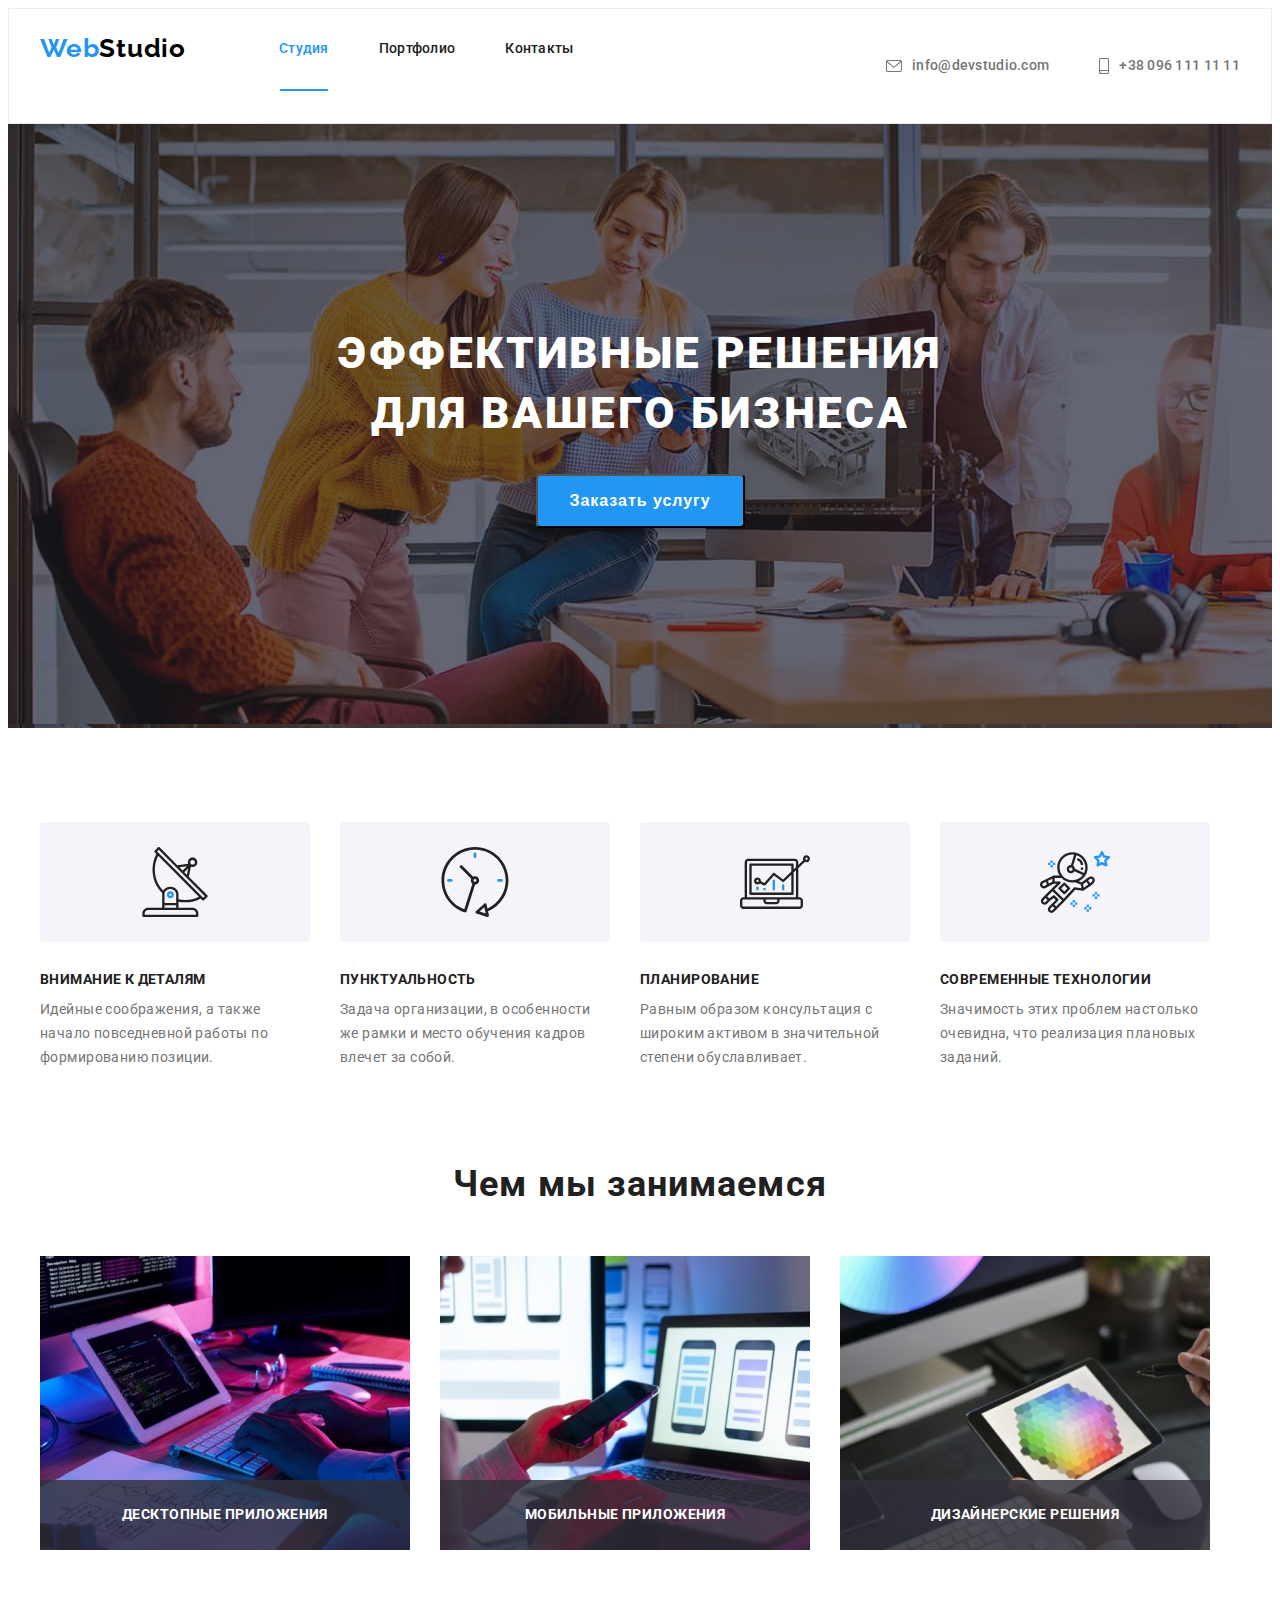
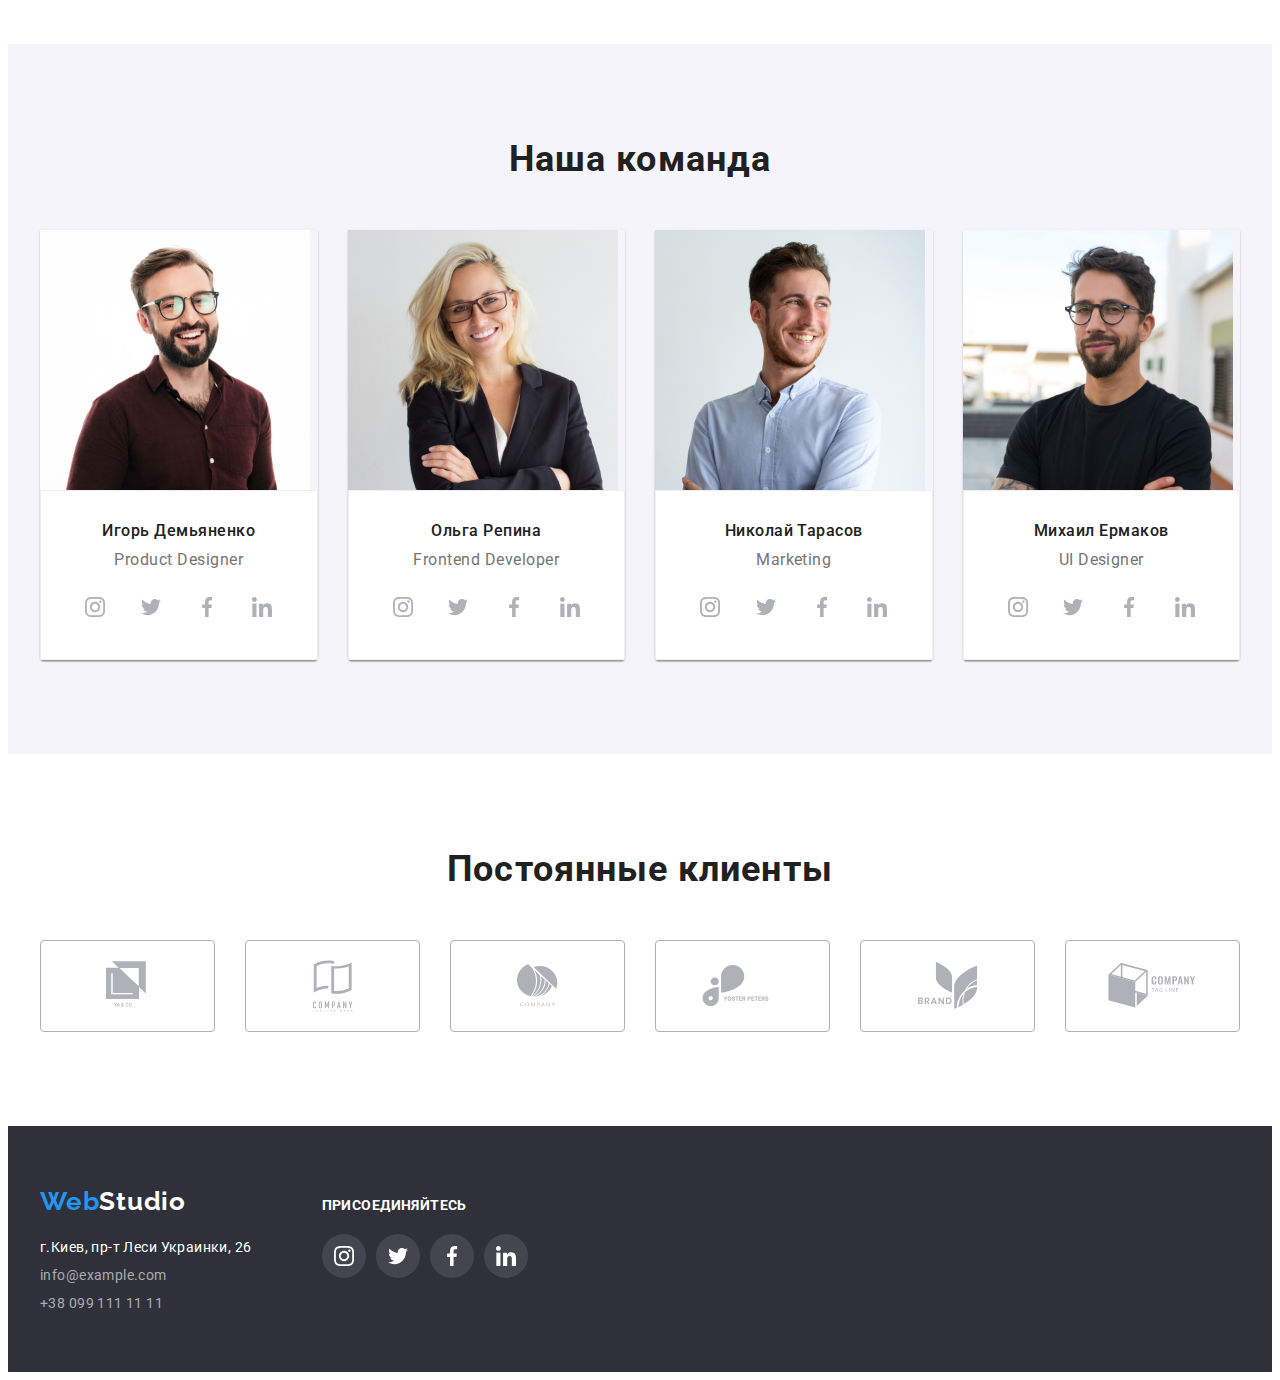
==== index.html @ cdd76d54 "transition" ====
<!DOCTYPE html>
<html lang="ru">

<head>
    <meta http-equiv="X-UA-Compatible" content="IE=edge">
    <meta name="viewport" content="width=device-width, initial-scale=1.0">
    <title>WebStudio</title>
    <link rel="preconnect" href="https://fonts.gstatic.com">
    <link href="https://fonts.googleapis.com/css2?family=Raleway:wght@700&family=Roboto:wght@400;500;700;900&display=swap" rel="stylesheet">
    <link rel="stylesheet" href="https://cdnjs.cloudflare.com/ajax/libs/modern-normalize/1.0.0/modern-normalize.min.css"
    integrity="sha512-ISS7cAi1PEhQ8jnbJpJZMd29NlhNj4AWYyLOSp2CE/CsHxTCu+r+t0D2yoJudVrd0/8fTVPUVDzY5Tvli75u/g=="
    crossorigin="anonymous" />
    <link rel="stylesheet" href="./css/styles.css" />
   
</head>

<body>
 <header class="header">
     <div class="container">
       <nav class="navigation">
        <a class="logo-h link" href="/">Web<span class="logo-part">Studio</span></a>

     <ul class="navigation-list list">
         <li class="navigation-list-link">
             <a class="navigation-link link current" href="">Студия</a></li>
         <li class="navigation-list-link">
             <a class="navigation-link link" href="./portfolio.html">Портфолио</a></li>
         <li class="navigation-list-link">
             <a class="navigation-link link" href="nav-list">Контакты</a></li>
     </ul>
     </nav>

     <ul class="contact list">
        <li class="contact-item">
            <a class="contact-link tel link"             
             href="mailto:info@devstudio.com">
            <svg class="contact-icon"  width="16" height="12">
                <use href="./images/symbol-defs.svg#icon-envelope">
                </use>
            </svg>
                  info@devstudio.com
            </a>
        </li>
        <li class="contact-item">
            <a class="contact-link link" href="tel:+380961111111">
                <svg class="contact-icon"  width="10" height="16">
                    <use href="./images/symbol-defs.svg#icon-smartphone">
                    </use>
                </svg>
                +38 096 111 11 11
            </a>
        </li>
     </ul>
    </div>
 </header>

<main>
      <section class="hero">
          <div class="hero-cont container">
         <h1 class="main-title">Эффективные решения для вашего бизнеса</h1>
         <button class="main-btn"  type="button">Заказать услугу</button>
        </div>
     </section>

     <!--Чем занимаемся-->
     <section class="advantages">
      <div class="container">
        <h2 class="title-none visually-hidden">Преимущества</h2>
         <ul class="title-list list">
             <li class="title-item">
                 <div class="title-icons">
                    <svg class="title-item-icon">
                        <use href="./images/symbol-defs.svg#icon-antenna">
                        </use>
                    </svg>
                     </div>
                     <h3 class="title-item-el">Внимание к деталям</h3>
                     <p class="title-item-cont">Идейные соображения, а также начало повседневной работы по формированию позиции.
                 </p>
             </li>
             <li class="title-item">
                 <div class="title-icons">
                <svg class="title-item-icon">
                    <use href="./images/symbol-defs.svg#icon-clock">
                    </use>
                </svg>
                </div>
                 <h3 class="title-item-el">Пунктуальность</h3>
                 <p class="title-item-cont">Задача организации, в особенности же рамки и место обучения кадров влечет за собой.</p>
             </li>
             <li class="title-item">
                <div class="title-icons">
                <svg class="title-item-icon">
                    <use href="./images/symbol-defs.svg#icon-diagram">
                    </use>
                </svg>
            </div>
                <h3 class="title-item-el">Планирование</h3>
                <p class="title-item-cont">Равным образом консультация с широким активом в значительной степени обуславливает.</p>
             </li>
            <li class="title-item">
                <div class="title-icons">
                <svg class="title-item-icon">
                    <use href="./images/symbol-defs.svg#icon-astronaut">
                    </use>
                </svg>
                </div>
                <h3 class="title-item-el">Современные технологии</h3>
                <p class="title-item-cont">Значимость этих проблем настолько очевидна, что реализация плановых заданий.</p>
            </li>
         </ul>
         </div>

     </section>

     <!--Направление-->
     <section class="about">
         <div class="container cont-img">
             
            <h2 class="title">Чем мы занимаемся</h2>
            <ul class="about-item list">
                
                <li class="about-image">
                    <div class="tumb">
                        <img src="./images/napravlenie/1.jpg" alt="Создаем сайты" width="370" height="294" />
                       <p class="about-work">Десктопные приложения</p>
                     </div>
               </li>
                <li class="about-image">
                    <div class="tumb">
                      <img src="./images/napravlenie/2.jpg" alt="Адаптируем под разные устройства" width="370"
                    height="294" />
                     <p class="about-work">Мобильные приложения</p>
                     </div>
              </li>
                <li class="about-image">
                    <div class="tumb"> 
                        <img src="./images/napravlenie/3.jpg" alt="Создаем привлекательный вид" width="370" height="294"/> 
                        <p class="about-work">Дизайнерские решения</p>
                    </div>
                 </li>
            </ul>
            
         </div>
        </section>


    <!--Наша команда-->
    <section class="our-team">
        <div class="team container">
        <h2 class="title-comand title">Наша команда</h2>
        <ul class="team-list list">
         <li class="team-item">
             <img class="team-img" src="./images/komanda/igor.jpg" alt="Фото дизайнера" width="270" height="260"/>
             <div class="team-item-inform">
              <h3 class="team-member">Игорь Демьяненко</h3>
              <p class="team-item-position">Product Designer</p>
            <ul class="soc-networks list">
                 <li class="networks-list-item" >
                     <a class="networks-list-link" href="#">
                      <svg class="soc-networks-icons">
                         <use href="./images/symbol-defs.svg#icon-instagram"></use>
                     </svg>
                       </a>
                    </li>
                  <li class="networks-list-item">
                       <a class="networks-list-link" href="#">
                      <svg class="soc-networks-icons">
                        <use href="./images/symbol-defs.svg#icon-twitter"></use>
                      </svg>
                      </a>
                    </li>
                    <li class="networks-list-item">
                        <a class="networks-list-link" href="#">
                        <svg class="soc-networks-icons">
                            <use href="./images/symbol-defs.svg#icon-facebook"></use>
                        </svg>
                    </a>
                 </li>
                    <li class="networks-list-item">
                        <a class="networks-list-link" href="#">
                       <svg class="soc-networks-icons">
                          <use href="./images/symbol-defs.svg#icon-linkedin"></use>
                      </svg>
                    </a>
                  </li>
            </ul>
            </div>
            
           </li>
         <li class="team-item">
             <img class="team-img" src="./images/komanda/olga.jpg" alt="Фото разработчика" width="270" height="260" />
            <div class="team-item-inform">
              <h3 class="team-member">Ольга Репина</h3>
              <p class="team-item-position">Frontend Developer</p>
            <ul class="soc-networks list">
                <li class="networks-list-item">
                    <a class="networks-list-link" href="#">
                        <svg class="soc-networks-icons">
                            <use href="./images/symbol-defs.svg#icon-instagram"></use>
                        </svg>
                    </a>
                </li>
                <li class="networks-list-item">
                    <a class="networks-list-link" href="#">
                        <svg class="soc-networks-icons">
                            <use href="./images/symbol-defs.svg#icon-twitter"></use>
                        </svg>
                    </a>
                </li>
                <li class="networks-list-item">
                    <a class="networks-list-link" href="#">
                        <svg class="soc-networks-icons">
                            <use href="./images/symbol-defs.svg#icon-facebook"></use>
                        </svg>
                    </a>
                </li>
                <li class="networks-list-item">
                    <a class="networks-list-link" href="#">
                        <svg class="soc-networks-icons">
                            <use href="./images/symbol-defs.svg#icon-linkedin"></use>
                        </svg>
                    </a>
                </li>
            </ul>
            </div>
         </li>
         <li class="team-item">
             <img class="team-img" src="./images/komanda/николай.jpg" alt="Фото маркетолога" width="270" height="260" />
            <div class="team-item-inform">
              <h3 class="team-member">Николай Тарасов</h3>
              <p class="team-item-position">Marketing</p>
            <ul class="soc-networks list">
                <li class="networks-list-item">
                    <a class="networks-list-link" href="#">
                        <svg class="soc-networks-icons">
                            <use href="./images/symbol-defs.svg#icon-instagram"></use>
                        </svg>
                    </a>
                </li>
                <li class="networks-list-item">
                    <a class="networks-list-link" href="#">
                        <svg class="soc-networks-icons">
                            <use href="./images/symbol-defs.svg#icon-twitter"></use>
                        </svg>
                    </a>
                </li>
                <li class="networks-list-item">
                    <a class="networks-list-link" href="#">
                        <svg class="soc-networks-icons">
                            <use href="./images/symbol-defs.svg#icon-facebook"></use>
                        </svg>
                    </a>
                </li>
                <li class="networks-list-item">
                    <a class="networks-list-link" href="#">
                        <svg class="soc-networks-icons">
                            <use href="./images/symbol-defs.svg#icon-linkedin"></use>
                        </svg>
                    </a>
                </li>
            </ul>
            </div>
         </li>
         <li class="team-item">
             <img class="team-img" src="./images/komanda/михаил.jpg" alt="Фото дизайнера" width="270" height="260" />
            <div class="team-item-inform"> 
              <h3 class="team-member">Михаил Ермаков</h3>
              <p class="team-item-position">UI Designer</p>
            <ul class="soc-networks list">
                <li class="networks-list-item">
                    <a class="networks-list-link" href="#">
                        <svg class="soc-networks-icons">
                            <use href="./images/symbol-defs.svg#icon-instagram"></use>
                        </svg>
                    </a>
                </li>
                <li class="networks-list-item">
                    <a class="networks-list-link" href="#">
                        <svg class="soc-networks-icons">
                            <use href="./images/symbol-defs.svg#icon-twitter"></use>
                        </svg>
                    </a>
                </li>
                <li class="networks-list-item">
                    <a class="networks-list-link" href="#">
                        <svg class="soc-networks-icons">
                            <use href="./images/symbol-defs.svg#icon-facebook"></use>
                        </svg>
                    </a>
                </li>
                <li class="networks-list-item">
                    <a class="networks-list-link" href="#">
                        <svg class="soc-networks-icons">
                            <use href="./images/symbol-defs.svg#icon-linkedin"></use>
                        </svg>
                    </a>
                </li>
            </ul>
            </div>
         </li>
        </ul>
        </div>
     </section>

     <section class="сonst-clients">
      <div class="container">
         <h2 class="title-clients">Постоянные клиенты</h2>
         <ul class="clients">
            <li class="clients-item list">
                <a class="clients-item-link" href="#"><svg class="clients-item-icon" width="44" height="49">
                    <use href="./images/symbol-defs.svg#icon-logo1"></use>
                </svg>
            </a>
            </li>
            <li class="clients-item list">
                <a class="clients-item-link" href="#">
                    <svg class="clients-item-icon" width="40" height="52">
                        <use href="./images/symbol-defs.svg#icon-logo2"></use>
                    </svg>
                </a>
            </li>
            <li class="clients-item list">
                <a class="clients-item-link" href="#">
                    <svg class="clients-item-icon" width="41" height="43">
                        <use href="./images/symbol-defs.svg#icon-logo3"></use>
                    </svg>
                </a>
            </li>
            <li class="clients-item list">
                <a class="clients-item-link" href="#">
                    <svg class="clients-item-icon" width="80" height="42">
                        <use href="./images/symbol-defs.svg#icon-logo4"></use>
                    </svg>
                </a>
            </li>
            <li class="clients-item list">
                <a class="clients-item-link" href="#">
                    <svg class="clients-item-icon" width="59" height="47">
                        <use href="./images/symbol-defs.svg#icon-logo5"></use>
                    </svg>
                </a>
            </li>
            <li class="clients-item list">
                <a class="clients-item-link" href="#">
                    <svg class="clients-item-icon" width="88" height="45">
                        <use href="./images/symbol-defs.svg#icon-logo6"></use>
                    </svg>
                </a>
            </li>
        </ul>
         </div>
     </section>
</main>

    <!--Футер-->
    <footer class="footer">
        <div class="footer-cont container">
        <div>
        <a class="logo-f link" 
          href="">Web<span class="logo-part-2">Studio</span></a>
        <address class="address">
            <ul class="address-list list">
                <li class="address-list">
                    <a class="address-item link" 
                    href="https://goo.gl/maps/GovJGKpDvsFY9mse7" target='_blank' rel="noopener norefferer"><span class="address-city">г.Киев,
                        пр-т Леси Украинки,
                        26</span></a>
                </li>
                <li class="address-list">
                    <a class=" address-item link" href="mailto:info@example.com">info@example.com</a>
                </li>
                <li class="address-list">
                    <a  class="address-item link" href="tel:+380991111111">+38 099 111 11 11</a>
                </li>
            </ul>
        </address>
        </div>
        <div class="footer-icons">
           <p class="add-to-us">присоединяйтесь</p>
            <ul class="soc-net list">
                <li class="net-list-item">
                    <a class="net-list-link" href="#">
                        <svg class="soc-net-icons">
                            <use href="./images/symbol-defs.svg#icon-instagram"></use>
                        </svg>
                    </a>
                </li>
                <li class="net-list-item">
                    <a class="net-list-link" href="#">
                        <svg class="soc-net-icons">
                            <use href="./images/symbol-defs.svg#icon-twitter"></use>
                        </svg>
                    </a>
                </li>
                <li class="net-list-item">
                    <a class="net-list-link" href="#">
                        <svg class="soc-net-icons">
                            <use href="./images/symbol-defs.svg#icon-facebook"></use>
                        </svg>
                    </a>
                </li>
                <li class="net-list-item">
                    <a class="net-list-link" href="#">
                        <svg class="soc-net-icons">
                            <use href="./images/symbol-defs.svg#icon-linkedin"></use>
                        </svg>
                    </a>
                </li>
            </ul>
        </div>

      </div>
    </footer>

</body>

</html>
---- css/styles.css ----
:root {
  --main-font: 'Roboto', sans-serif;
  --secondary-font: 'Raleway', sans-serif;
  --main-text-color: #212121;
  --accent-color: #2196f3;
  --first-text-color: #ffffff;
  --second-text-color: #757575;
  --team-buttons-color: #f5f4fa;
  --footer-color: #2f303a;
  --logo-color: #000000;
  --hero-color: #2f303a;
  --main-btn-color: #188ce8;
  --section-pt: 94px;
  --section-pb: 94px;
  --net-color: #afb1b8;
}

.link {
  text-decoration: none;
}

.address {
  font-style: normal;
}

.list {
  list-style: none;
}

.link.current {
  color: var(--accent-color);
}

body {
  font-family: var(--main-font);
  color: var(--main-text-color);
  background-color: var(--first-text-color);
}

h1,
h2,
h3,
h4,
h5,
h6,
p {
  margin: 0;
}

ul,
ol {
  padding: 0;
  margin: 0;
}

img {
  display: block;
}

.container {
  width: 1200px;
  padding-left: 15px;
  padding-right: 15px;
  align-items: center;
  margin: 0 auto;
}

/*           header           */

.navigation {
  display: flex;
}

.header {
  border: 1px solid #ececec;
}

.header .container {
  display: flex;
  align-items: center;
}

.contact {
  display: flex;
  margin-left: auto;
}

.contact-item:not(:last-child) {
  margin-right: 50px;
  align-items: end;
}

.contact-link {
  display: flex;
  align-items: center;
  padding-top: 32px;
  padding-bottom: 32px;
  font-weight: 500;
  font-size: 14px;
  line-height: 1.14;
  letter-spacing: 0.02em;
  color: var(--second-text-color);
  transition-duration: 250ms;
  transition-timing-function:  cubic-bezier(0.4, 0, 0.2, 1);
}

.contact-link:hover,
.contact-link:focus {
  color: var(--accent-color);
}

.contact-icon {
  margin-right: 10px;
  fill: currentColor;
}

.logo-h {
  margin-right: 93px;
  padding-top: 24px;
  padding-bottom: 25px;
  font-family: var(--secondary-font);
  font-weight: 700;
  font-size: 26px;
  line-height: 1.19;
  letter-spacing: 0.03em;
  color: var(--accent-color);
}

.logo-f {
  font-family: var(--secondary-font);
  font-weight: 700;
  font-size: 26px;
  line-height: 1.19;
  letter-spacing: 0.03em;
  color: var(--accent-color);
}

.logo-part {
  color: var(--logo-color);
}

.navigation-list {
  display: flex;
}

.navigation-list-link:not(:last-child) {
  margin-right: 50px;
}

.navigation-link {
  display: block;
  padding-bottom: 32px;
  padding-top: 32px;
  min-height: 16px;
  font-weight: 500;
  font-size: 14px;
  line-height: 1.14;
  letter-spacing: 0.02em;
  color: var(--main-text-color);
  transition-duration: 250ms;
  transition-timing-function:  cubic-bezier(0.4, 0, 0.2, 1);
}

.navigation-link:hover,
.navigation-link:focus {
  color: var(--accent-color);
}


.current::after {
display: block;
content: "";
width: 48px;
height: 2px;
background-color: var(--accent-color);
margin: 0 auto;
margin-top: 32px;


color: --accent-color;
}

/*           END header           */

/*             hero             */
.hero {
  margin: 0 auto;
  background: var(--hero-color);
  max-width: 1600px;
  min-height: 600px;
  text-align: center;
  background-image: linear-gradient(
      rgba(47, 48, 58, 0.4),
      rgba(47, 48, 58, 0.4)
    ),
    url('../images/bg-hero.jpg');
}

.hero .container {
  padding: 200px 0px;
  text-align: center;
  max-width: 696px;
}

.main-title {
  text-align: center;
  margin-bottom: 30px;
  font-weight: 900;
  font-size: 44px;
  line-height: 1.36;
  letter-spacing: 0.06em;
  text-transform: uppercase;
  color: var(--first-text-color);
}

.main-btn {
  padding: 10px 32px;
  padding-top: 10px;
  padding-bottom: 10px;
  min-width: 200px;
  font-weight: 700;
  font-size: 16px;
  line-height: 1.88;
  letter-spacing: 0.06em;
  color: var(--first-text-color);
  background: var(--accent-color);
  box-shadow: 0px 4px 4px rgba(0, 0, 0, 0.15);
  border-radius: 4px;
  cursor: pointer;
  transition-duration: 250ms;
  transition-timing-function:  cubic-bezier(0.4, 0, 0.2, 1); 
}

.main-btn:hover,
.main-btn:focus {
  background: var(--main-btn-color);
  cursor: pointer;
}

/*         END    hero             */

/*             advantages             */
.advantages {
  padding-top: var(--section-pt);
  padding-bottom: var(--section-pb);
}

.title-list {
  display: flex;
}

.title-item-icon {
  width: 70px;
  height: 70px;
}

.title-icons {
  display: flex;
  justify-content: center;
  align-items: center;
  margin-bottom: 30px;
  width: 270px;
  height: 120px;
  background-color: var(--team-buttons-color);
  border: none;
  border-radius: 4px;
}

.visually-hidden {
  position: absolute !important;
  clip: rect(1px 1px 1px 1px); /* IE6, IE7 */
  clip: rect(1px, 1px, 1px, 1px);
  padding: 0 !important;
  border: 0 !important;
  height: 1px !important;
  width: 1px !important;
  overflow: hidden;
}

/* чем мы занимаемся */

.about {
  padding-bottom: var(--section-pb);
}

.title-list {
  margin-left: -30px;
}

.title {
  font-weight: 700;
  font-size: 36px;
  line-height: 1.17;
  letter-spacing: 0.03em;
  text-align: center;
}

.about-item {
  display: flex;
  margin-top: 50px;
  margin-left: -30px;
}

.about-image {
 margin-left: 30px;
flex-basis: calc(100% / 3-30px);
}


.tumb > .about-work {
  position: absolute;
  display: block;
left: 0;
bottom: 0;
margin: 0 auto;
padding-top: 27px;
padding-bottom: 27px;
width: 100%;
}

.tumb {
  position: relative;
}


.about-work {
font-family: var(--main-font);
font-weight: bold;
font-size: 14px;
line-height: 1.14;
text-align: center;
letter-spacing: 0.03em;
text-transform: uppercase;
color: var(--first-text-color);
background: rgba(47, 48, 58, 0.8);
}


/* ВСЕМ ХОВЕРАМ   
transition-duration: 250ms;
transition-timing-function:  cubic-bezier(0.4, 0, 0.2, 1);  */


.title-item-el {
  font-weight: 700;
  font-size: 14px;
  line-height: 1.14;
  letter-spacing: 0.03em;
  text-transform: uppercase;
  color: var(--main-text-color);
}

.title-item-cont {
  margin-top: 10px;
  font-size: 14px;
  line-height: 1.71;
  letter-spacing: 0.03em;
  color: var(--second-text-color);
}

.title-item {
  margin-left: 30px;
  max-width: 270px;
}

/*            EMD advantages             */

/*             team             */
.team-list {
  display: flex;
  margin-top: 50px;
  margin-left: -30px;
}

.team-item {
  margin-left: 30px;
  flex-basis: calc(100% / 4 - 30px);
  box-shadow: 0px 1px 3px rgba(0, 0, 0, 0.12), 0px 1px 1px rgba(0, 0, 0, 0.14),
    0px 2px 1px rgba(0, 0, 0, 0.2);
  border-radius: 0px 0px 4px 4px;
}

.team-item-inform {
  text-align: center;
  padding-top: 30px;
  padding-bottom: 30px;
  padding-left: 15px;
  padding-right: 15px;
  border: 1px solid #eeeeee;
  background-color: var(--first-text-color);
}

.team-member {
  margin-bottom: 10px;
  font-weight: 500;
  font-size: 16px;
  line-height: 1.19;
  letter-spacing: 0.03em;
  color: var(--main-text-color);
}

.team-item-position {
  font-size: 16px;
  line-height: 1.19;
  letter-spacing: 0.03em;
  color: var(--second-text-color);
  margin-bottom: 16px;
}

.our-team {
  padding-bottom: var(--section-pb);
  padding-top: var(--section-pt);
  background: var(--team-buttons-color);
  margin: 0 auto;
}

.soc-networks {
  display: flex;
  margin: 0 auto;
  justify-content: space-between;
  padding-left: 17px;
  padding-right: 17px;
}

.soc-networks-icons {
  width: 20px;
  height: 20px;
}

.networks-list-link {
  display: flex;
  justify-content: center;
  align-items: center;
  width: 44px;
  height: 44px;
  border-radius: 50%;
  background-color: var(--first-text-color);
  fill: var(--net-color);
  transition-duration: 250ms;
  transition-timing-function:  cubic-bezier(0.4, 0, 0.2, 1);
}

.networks-list-link:hover,
.networks-list-link:focus {
  background-color: var(--accent-color);
  fill: var(--first-text-color);
}

/*           END  team             */

/*              Clients             */

.title-clients {
  font-family: var(--main-font);
  font-style: normal;
  font-weight: bold;
  font-size: 36px;
  line-height: 1.17;
  text-align: center;
  letter-spacing: 0.03em;
}

.сonst-clients {
  padding-top: var(--section-pt);
  padding-bottom: var(--section-pb);
  background-color: var(--first-text-color);
}

.clients {
  display: flex;
  align-items: center;
  justify-content: center;
  margin-left: -30px;
  margin-top: 50px;
}

.clients-item {
  display: flex;
  align-items: center;
  justify-content: center;
  flex-basis: calc(100% / 6 - 30px);
  margin-left: 30px;
}

.clients-item-link {
  display: flex;
  align-items: center;
  justify-content: center;
  height: 90px;
  width: 100%;
  fill: var(--net-color);
  border: 1px solid var(--net-color);
  border-radius: 4px;
  transition-duration: 250ms;
  transition-timing-function:  cubic-bezier(0.4, 0, 0.2, 1);
}

.clients-item-link:hover,
.clients-item-link:focus {
  border: 1px solid var(--accent-color);
}

.clients-item-link:hover .clients-item-icon,
.clients-item-link:focus .clients-item-icon {
  fill: var(--accent-color);
}

/*             footer             */

.footer {
  padding-top: 60px;
  padding-bottom: 60px;
  margin: 0 auto;
  background: var(--footer-color);
}

.address {
  margin-top: 20px;
}

.address-list:not(:first-child) {
  margin-top: 9px;
}

.address-item {
  font-size: 14px;
  line-height: 1, 71;
  letter-spacing: 0.03em;
  color: rgba(255, 255, 255, 0.6);
}
.address-city {
  color: var(--first-text-color);
}

.footer-logo {
  font-family: var(--secondary-font);
  font-size: 26px;
  font-weight: 700;
  line-height: 1.19;
  letter-spacing: 0.03em;
  text-align: left;
  color: var(--accent-color);
}

.logo-part-2 {
  color: var(--first-text-color);
}

.soc-net {
  display: flex;
  justify-content: space-between;
}

.net-list-item:not(:last-child) {
  margin-right: 10px;
}

.soc-net-icons {
  width: 20px;
  height: 20px;
}

.net-list-link {
  display: flex;
  justify-content: center;
  align-items: center;
  width: 44px;
  height: 44px;
  border-radius: 50%;
  background-color: rgba(255, 255, 255, 0.1);
  fill: var(--first-text-color);
  transition-duration: 250ms;
  transition-timing-function:  cubic-bezier(0.4, 0, 0.2, 1);
}

.net-list-link:hover,
.net-list-link:focus {
  background-color: var(--accent-color);
}

.footer-cont {
  display: flex;
  align-items: baseline;
}

.footer-icons {
  margin-left: 70px;
}

.add-to-us {
  margin-bottom: 20px;
  display: block;
  font-family: var(--main-font);
  font-style: normal;
  font-weight: bold;
  font-size: 14px;
  line-height: 1.14;
  letter-spacing: 0.03em;
  text-transform: uppercase;
  color: var(--first-text-color);
}

/*         END    footer             */

/*             PORTFOLIO             */

.portfolio-items {
  padding-top: var(--section-pt);
  padding-bottom: var(--section-pb);
}

.btn-elements {
  display: flex;
  justify-content: center;
  margin-bottom: 50px;
}

.images-list {
  display: flex;
  margin-left: -30px;
  flex-wrap: wrap;
}

.list-images-item {
  flex-basis: calc(100% / 3 - 30px);
  margin-left: 30px;
  }

.list-images-item:hover,
.list-images-item:focus {
  box-shadow: 0px 4px 4px rgba(0, 0, 0, 0.25);
}



.list-images-item:nth-child(-n + 6) {
  margin-bottom: 30px;
}

.img-comment {
  padding-left: 24px;
  padding-right: 24px;
  padding-top: 17px;
  padding-bottom: 30px;
  border: 1px solid #eeeeee;
  border-top: none;
}

.buttons-item {
  padding: 6px 22px;
  background: var(--team-buttons-color);
  border-radius: 4px;
  border: 0px;
  cursor: pointer;
  transition-duration: 1000ms;
  transition-timing-function:  cubic-bezier(0.4, 0, 0.2, 1);
}

.buttons-item:hover,
.buttons-item:focus {
  background-color: var(--accent-color);
  color: var(--first-text-color);
  box-shadow: 0px 3px 1px rgba(0, 0, 0, 0.1), 0px 1px 2px rgba(0, 0, 0, 0.08),
    0px 2px 2px rgba(0, 0, 0, 0.12);
}

.buttons-text:not(:first-child) {
  margin-left: 8px;
}

.buttons-text {
  font-weight: 500;
  font-size: 16px;
  line-height: 1.63;
  letter-spacing: 0.03em;
  color: var(--main-text-color);
}



.images-text {
  font-weight: 700;
  font-size: 18px;
  line-height: 2;
  letter-spacing: 0.06em;
  color: var(--main-text-color);
}

.kind {
  margin-top: 4px;
  font-size: 16px;
  line-height: 1.88;
  letter-spacing: 0.03em;
  color: var(--second-text-color);
}
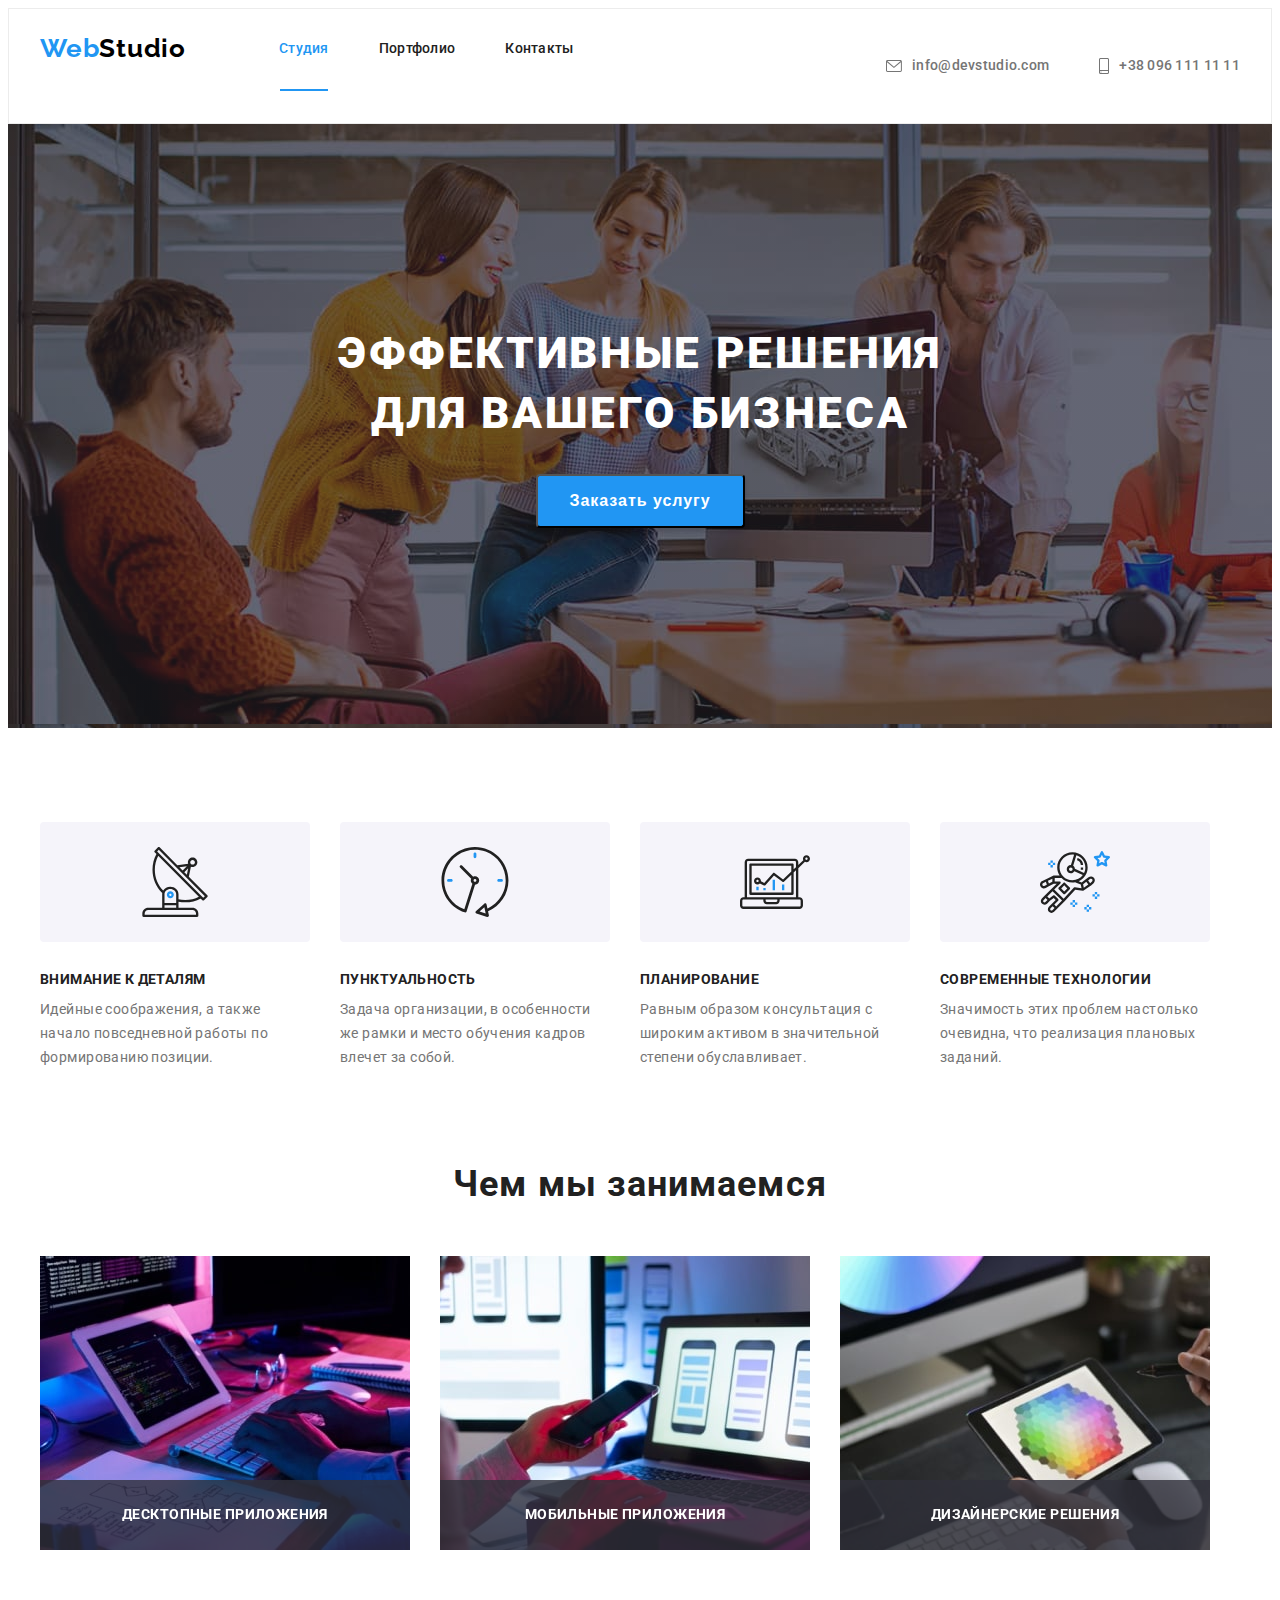
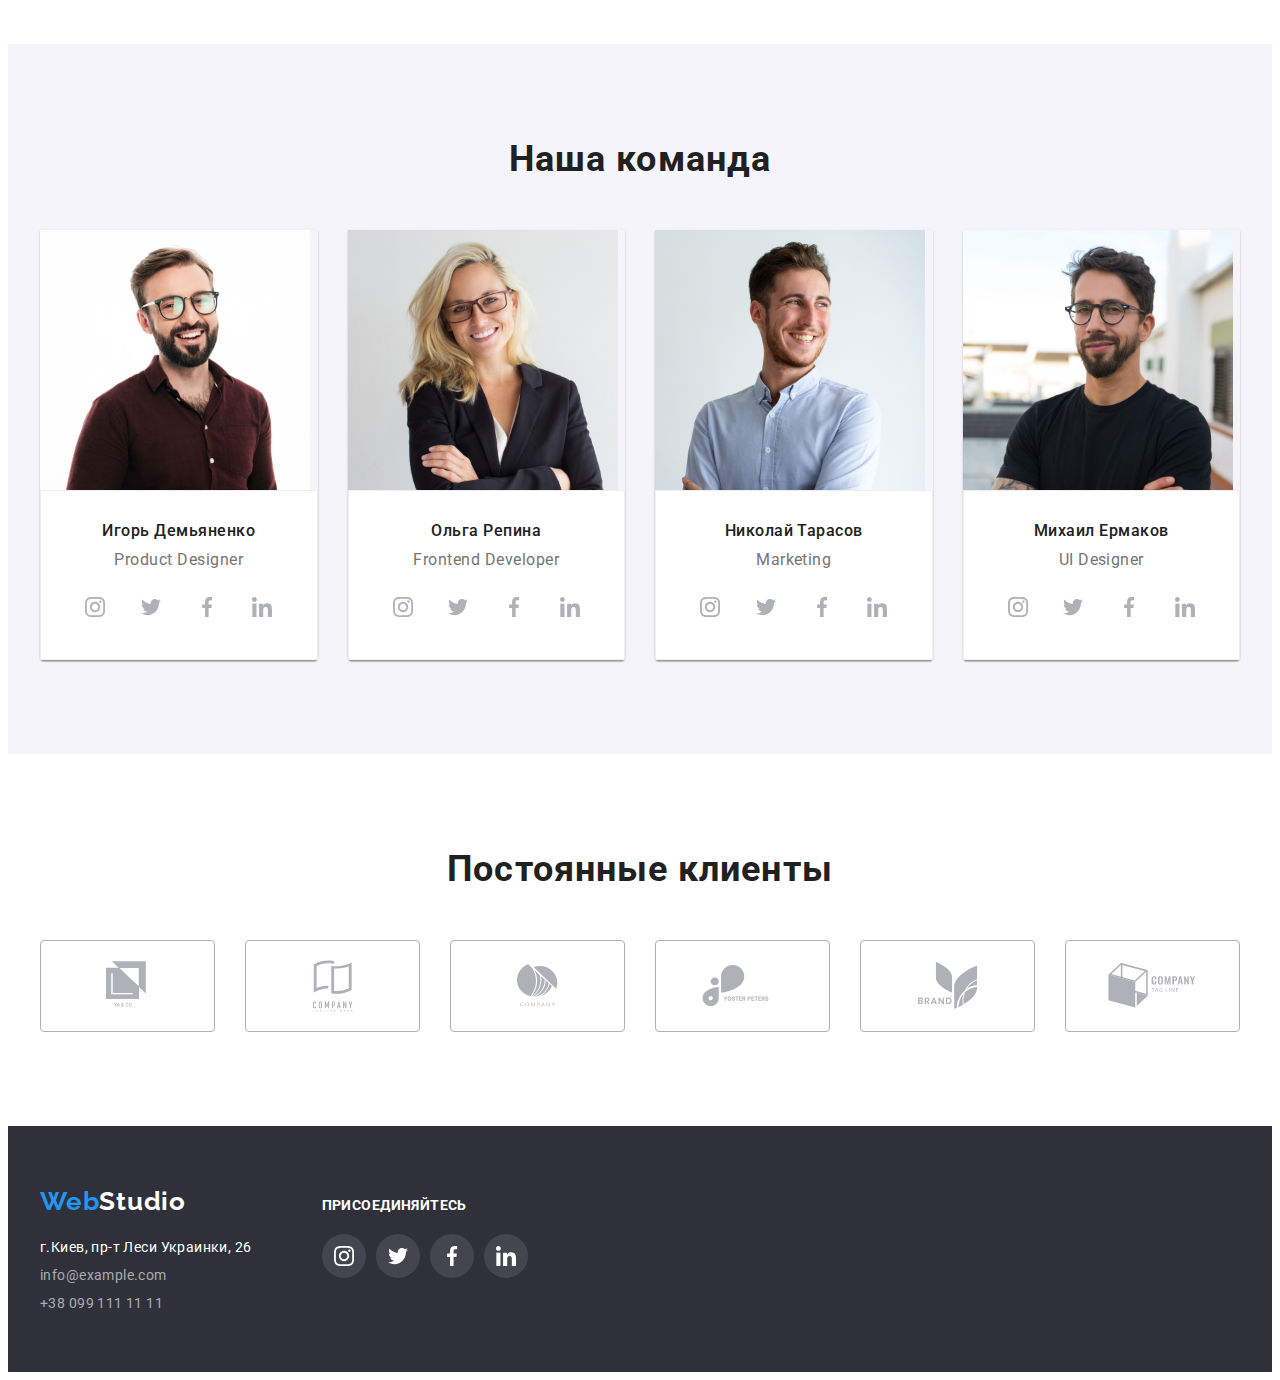
==== commit 2890ba2f: "сделаны карточки портфолио" ====
--- a/index.html
+++ b/index.html
@@ -58,7 +58,11 @@
       <section class="hero">
           <div class="hero-cont container">
          <h1 class="main-title">Эффективные решения для вашего бизнеса</h1>
-         <button class="main-btn"  type="button">Заказать услугу</button>
+         <button data-modal-open class="main-btn"  type="button">Заказать услугу</button>
+        <div class="backdrop is-hidden" data-modal> 
+            <div class="modal-window">
+             <button data-modal-close class="close">x</button>
+        </div>
         </div>
      </section>
 
@@ -412,7 +416,7 @@
 
       </div>
     </footer>
-
+<script src="./js/modal.js"></script>
 </body>
 
 </html>    --- a/css/styles.css
+++ b/css/styles.css
@@ -227,14 +227,60 @@
   box-shadow: 0px 4px 4px rgba(0, 0, 0, 0.15);
   border-radius: 4px;
   cursor: pointer;
+  transition-property: background-color;
   transition-duration: 250ms;
   transition-timing-function:  cubic-bezier(0.4, 0, 0.2, 1); 
 }
+
 
 .main-btn:hover,
 .main-btn:focus {
   background: var(--main-btn-color);
   cursor: pointer;
+}
+
+.backdrop {
+  position: fixed;
+  top: 0;
+  left: 0;
+  width: 100%;
+  height: 100%;
+  background-color: rgba(0, 0, 0, 0.2);
+}
+
+.backdrop.is-hidden {
+  opacity: 0;
+  pointer-events: none;  /*нажать через (сквозь) скрытое окно*/
+  visibility: visible;  /* НУЖЕН ЛИ? */
+}
+
+.modal-window {
+  position: absolute;
+  top: 50%;
+  left: 50%;
+  transform: translate(-50%, -50%);
+
+  min-height: 581px;
+  min-width: 528px;
+ 
+  background-color: #FFFFFF;
+  box-shadow: 0px 1px 3px rgba(0, 0, 0, 0.12), 0px 1px 1px rgba(0, 0, 0, 0.14), 0px 2px 1px rgba(0, 0, 0, 0.2);
+  border-radius: 4px;
+}
+
+
+
+
+.close {
+  position: absolute;
+  top: 8px;
+  right: 8px;
+  width: 30px;
+  height: 30px;
+  background: #FFFFFF;
+  border-radius: 50%;
+  border: 1px solid rgba(0, 0, 0, 0.1);
+
 }
 
 /*         END    hero             */
@@ -436,6 +482,7 @@
   border-radius: 50%;
   background-color: var(--first-text-color);
   fill: var(--net-color);
+  transition-property: background-color;
   transition-duration: 250ms;
   transition-timing-function:  cubic-bezier(0.4, 0, 0.2, 1);
 }
@@ -569,6 +616,7 @@
   border-radius: 50%;
   background-color: rgba(255, 255, 255, 0.1);
   fill: var(--first-text-color);
+  transition-property: background-color;
   transition-duration: 250ms;
   transition-timing-function:  cubic-bezier(0.4, 0, 0.2, 1);
 }
@@ -629,8 +677,43 @@
 .list-images-item:hover,
 .list-images-item:focus {
   box-shadow: 0px 4px 4px rgba(0, 0, 0, 0.25);
-}
-
+
+}
+.picture {
+  position: relative;
+}
+
+.picture::before {
+  position: absolute;
+  content: "";
+  top: 0;
+  left: 0;
+  width: 100%;
+  height: 100%;
+  opacity: 0;
+  background-color: rgba(33, 150, 243, 0.9);
+}
+
+.text-for-item {
+  position: absolute;
+  top: 0;
+  left: 0;
+  padding: 63px 24px;
+  font-family: var(--main-font);
+  font-size: 18px;
+  line-height: 1.56;
+  letter-spacing: 0.03em;
+  color: var(--first-text-color);
+  opacity: 0;
+ }
+
+.list-images-item:hover .picture::before {
+  opacity: 1;
+}
+
+.list-images-item:hover .text-for-item {
+  opacity: 1;
+}
 
 
 .list-images-item:nth-child(-n + 6) {
@@ -652,7 +735,7 @@
   border-radius: 4px;
   border: 0px;
   cursor: pointer;
-  transition-duration: 1000ms;
+  transition-duration: 250ms;
   transition-timing-function:  cubic-bezier(0.4, 0, 0.2, 1);
 }
 
@@ -677,7 +760,6 @@
 }
 
 
-
 .images-text {
   font-weight: 700;
   font-size: 18px;
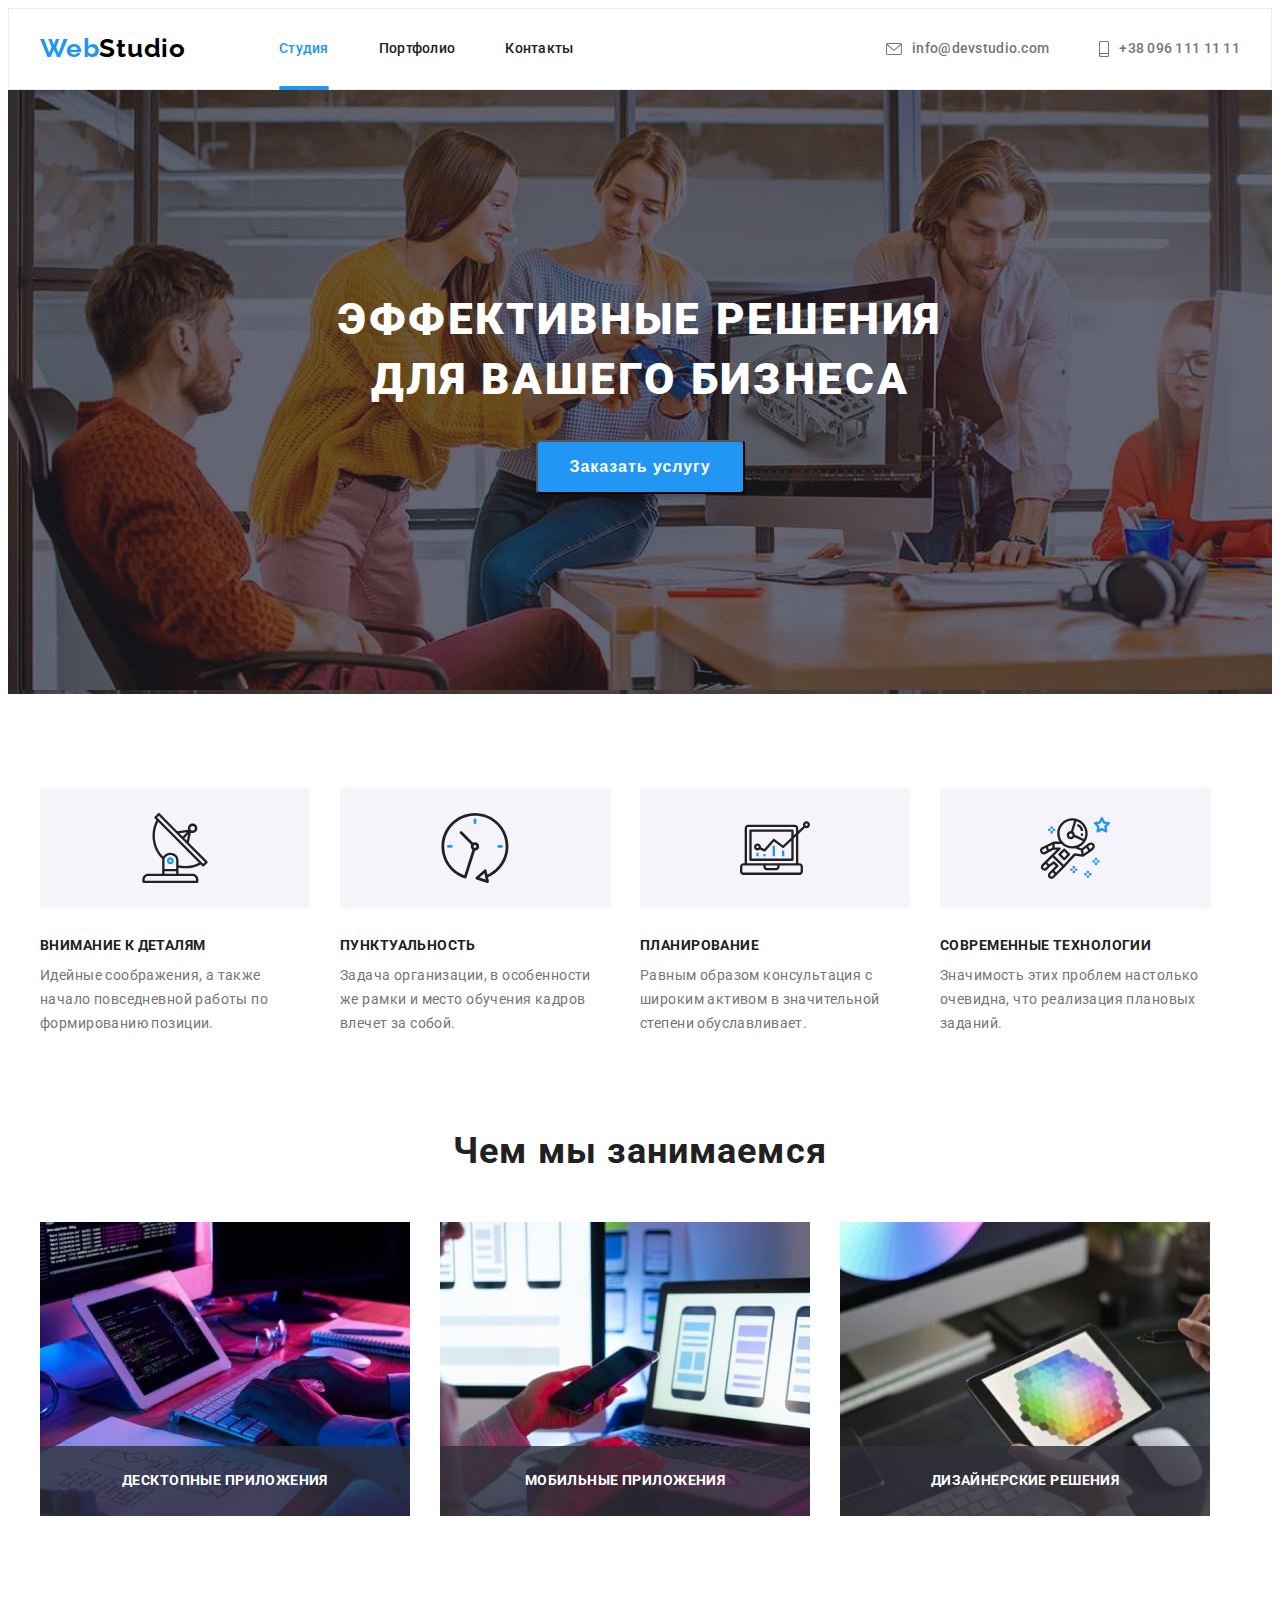
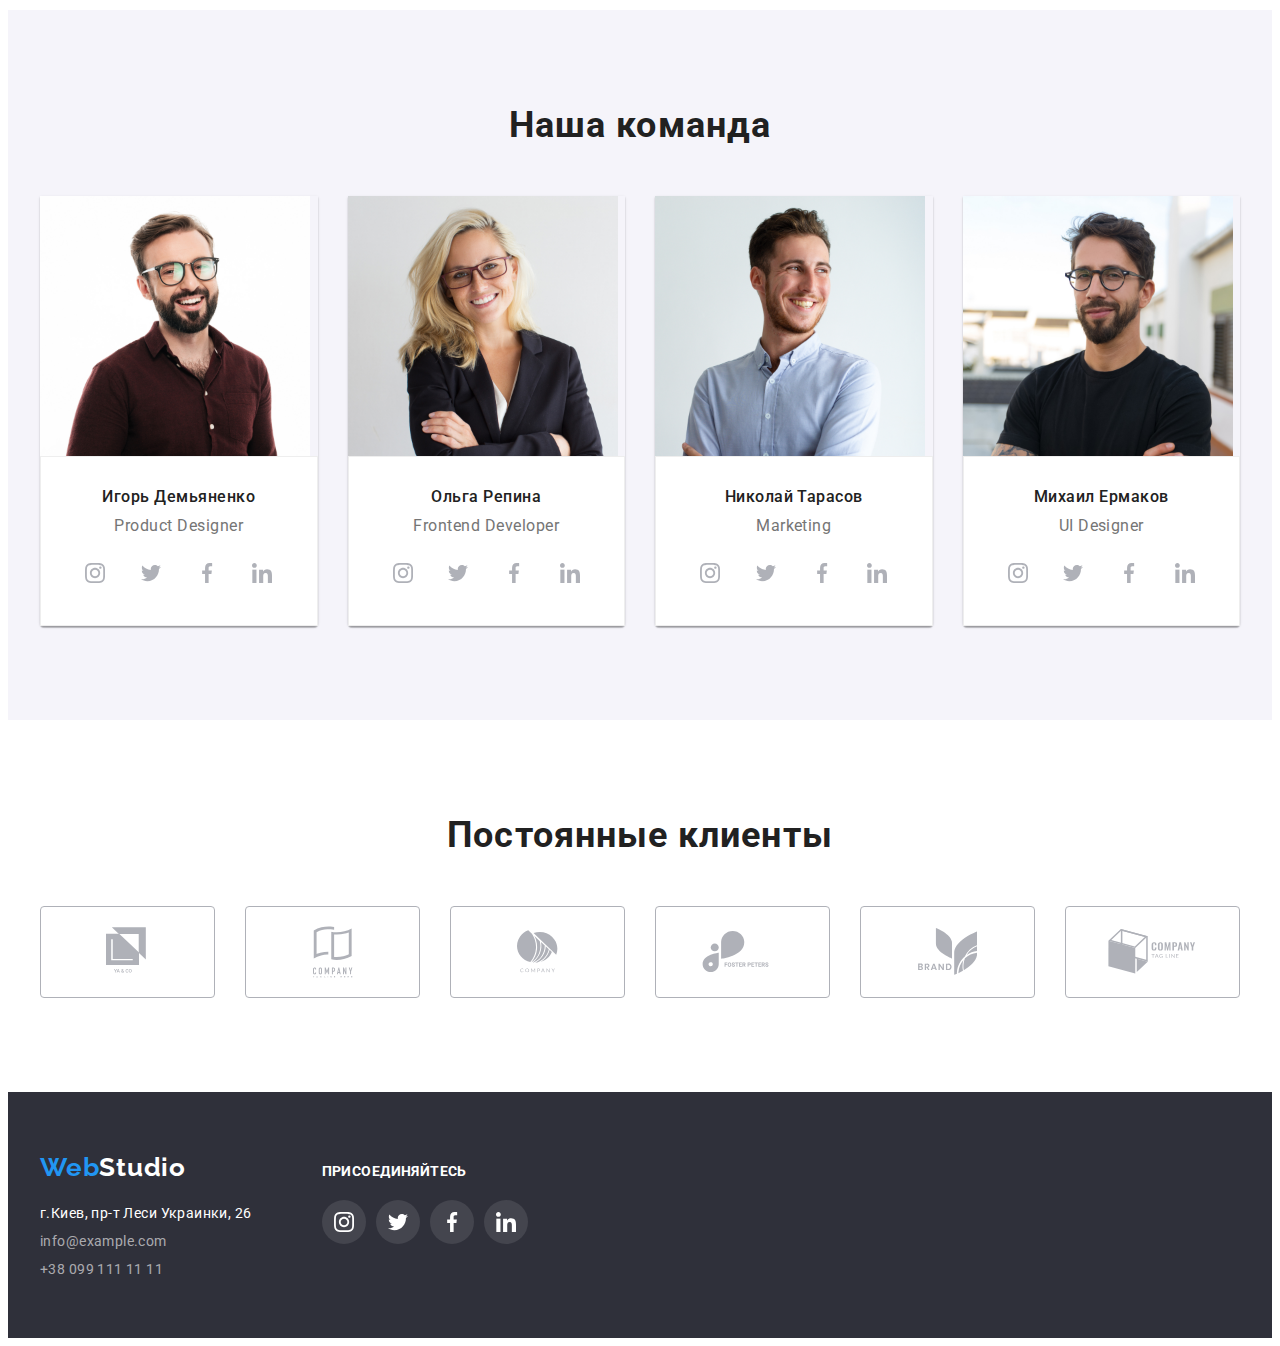
==== commit fc7de556: "final" ====
--- a/index.html
+++ b/index.html
@@ -61,7 +61,7 @@
          <button data-modal-open class="main-btn"  type="button">Заказать услугу</button>
         <div class="backdrop is-hidden" data-modal> 
             <div class="modal-window">
-             <button data-modal-close class="close">x</button>
+             <button data-modal-close class="close" type="button">x</button>
         </div>
         </div>
      </section>
--- a/css/styles.css
+++ b/css/styles.css
@@ -100,6 +100,7 @@
   line-height: 1.14;
   letter-spacing: 0.02em;
   color: var(--second-text-color);
+  transition-property: color;
   transition-duration: 250ms;
   transition-timing-function:  cubic-bezier(0.4, 0, 0.2, 1);
 }
@@ -157,6 +158,7 @@
   line-height: 1.14;
   letter-spacing: 0.02em;
   color: var(--main-text-color);
+  transition-property: color;
   transition-duration: 250ms;
   transition-timing-function:  cubic-bezier(0.4, 0, 0.2, 1);
 }
@@ -166,19 +168,23 @@
   color: var(--accent-color);
 }
 
+.current {
+  position: relative;
+}
 
 .current::after {
+position: absolute;
 display: block;
 content: "";
-width: 48px;
-height: 2px;
+padding-top: -32px;
+width: 100%;
+height: 4px;
+bottom: -1px;
+border-radius: 2px;
 background-color: var(--accent-color);
-margin: 0 auto;
-margin-top: 32px;
-
-
 color: --accent-color;
 }
+
 
 /*           END header           */
 
@@ -246,24 +252,29 @@
   width: 100%;
   height: 100%;
   background-color: rgba(0, 0, 0, 0.2);
+  opacity: 1;
+  transition:  opacity  250ms cubic-bezier(0.4, 0, 0.2, 1);
 }
 
 .backdrop.is-hidden {
   opacity: 0;
-  pointer-events: none;  /*нажать через (сквозь) скрытое окно*/
-  visibility: visible;  /* НУЖЕН ЛИ? */
+  pointer-events: none;  
+  visibility: hidden;  
+}
+
+.backdrop.is-hidden .modal-window {
+  transform: translate(-50%, -50%)  scale(0.6);
 }
 
 .modal-window {
   position: absolute;
   top: 50%;
   left: 50%;
-  transform: translate(-50%, -50%);
-
+  transform: translate(-50%, -50%) scale(1); 
+  transition: transform 250ms cubic-bezier(0.4, 0, 0.2, 1);
   min-height: 581px;
   min-width: 528px;
- 
-  background-color: #FFFFFF;
+   background-color: #FFFFFF;
   box-shadow: 0px 1px 3px rgba(0, 0, 0, 0.12), 0px 1px 1px rgba(0, 0, 0, 0.14), 0px 2px 1px rgba(0, 0, 0, 0.2);
   border-radius: 4px;
 }
@@ -482,7 +493,7 @@
   border-radius: 50%;
   background-color: var(--first-text-color);
   fill: var(--net-color);
-  transition-property: background-color;
+  transition-property: background-color, fill;
   transition-duration: 250ms;
   transition-timing-function:  cubic-bezier(0.4, 0, 0.2, 1);
 }
@@ -538,12 +549,13 @@
   fill: var(--net-color);
   border: 1px solid var(--net-color);
   border-radius: 4px;
+  transition-property: fill, border;
   transition-duration: 250ms;
   transition-timing-function:  cubic-bezier(0.4, 0, 0.2, 1);
 }
 
 .clients-item-link:hover,
-.clients-item-link:focus {
+.clients-item-link:focus, {
   border: 1px solid var(--accent-color);
 }
 
@@ -677,21 +689,11 @@
 .list-images-item:hover,
 .list-images-item:focus {
   box-shadow: 0px 4px 4px rgba(0, 0, 0, 0.25);
-
-}
+}
+
 .picture {
   position: relative;
-}
-
-.picture::before {
-  position: absolute;
-  content: "";
-  top: 0;
-  left: 0;
-  width: 100%;
-  height: 100%;
-  opacity: 0;
-  background-color: rgba(33, 150, 243, 0.9);
+    overflow: hidden;
 }
 
 .text-for-item {
@@ -704,17 +706,18 @@
   line-height: 1.56;
   letter-spacing: 0.03em;
   color: var(--first-text-color);
+  background-color: var(--accent-color);
   opacity: 0;
+  transform: translateY(100%);
+  transition: transform 250ms cubic-bezier(0.4, 0, 0.2, 1);
  }
 
-.list-images-item:hover .picture::before {
-  opacity: 1;
-}
+
 
 .list-images-item:hover .text-for-item {
   opacity: 1;
-}
-
+  transform: translateY(0);
+}
 
 .list-images-item:nth-child(-n + 6) {
   margin-bottom: 30px;
@@ -735,6 +738,7 @@
   border-radius: 4px;
   border: 0px;
   cursor: pointer;
+  transition-property: background-color, color;
   transition-duration: 250ms;
   transition-timing-function:  cubic-bezier(0.4, 0, 0.2, 1);
 }
